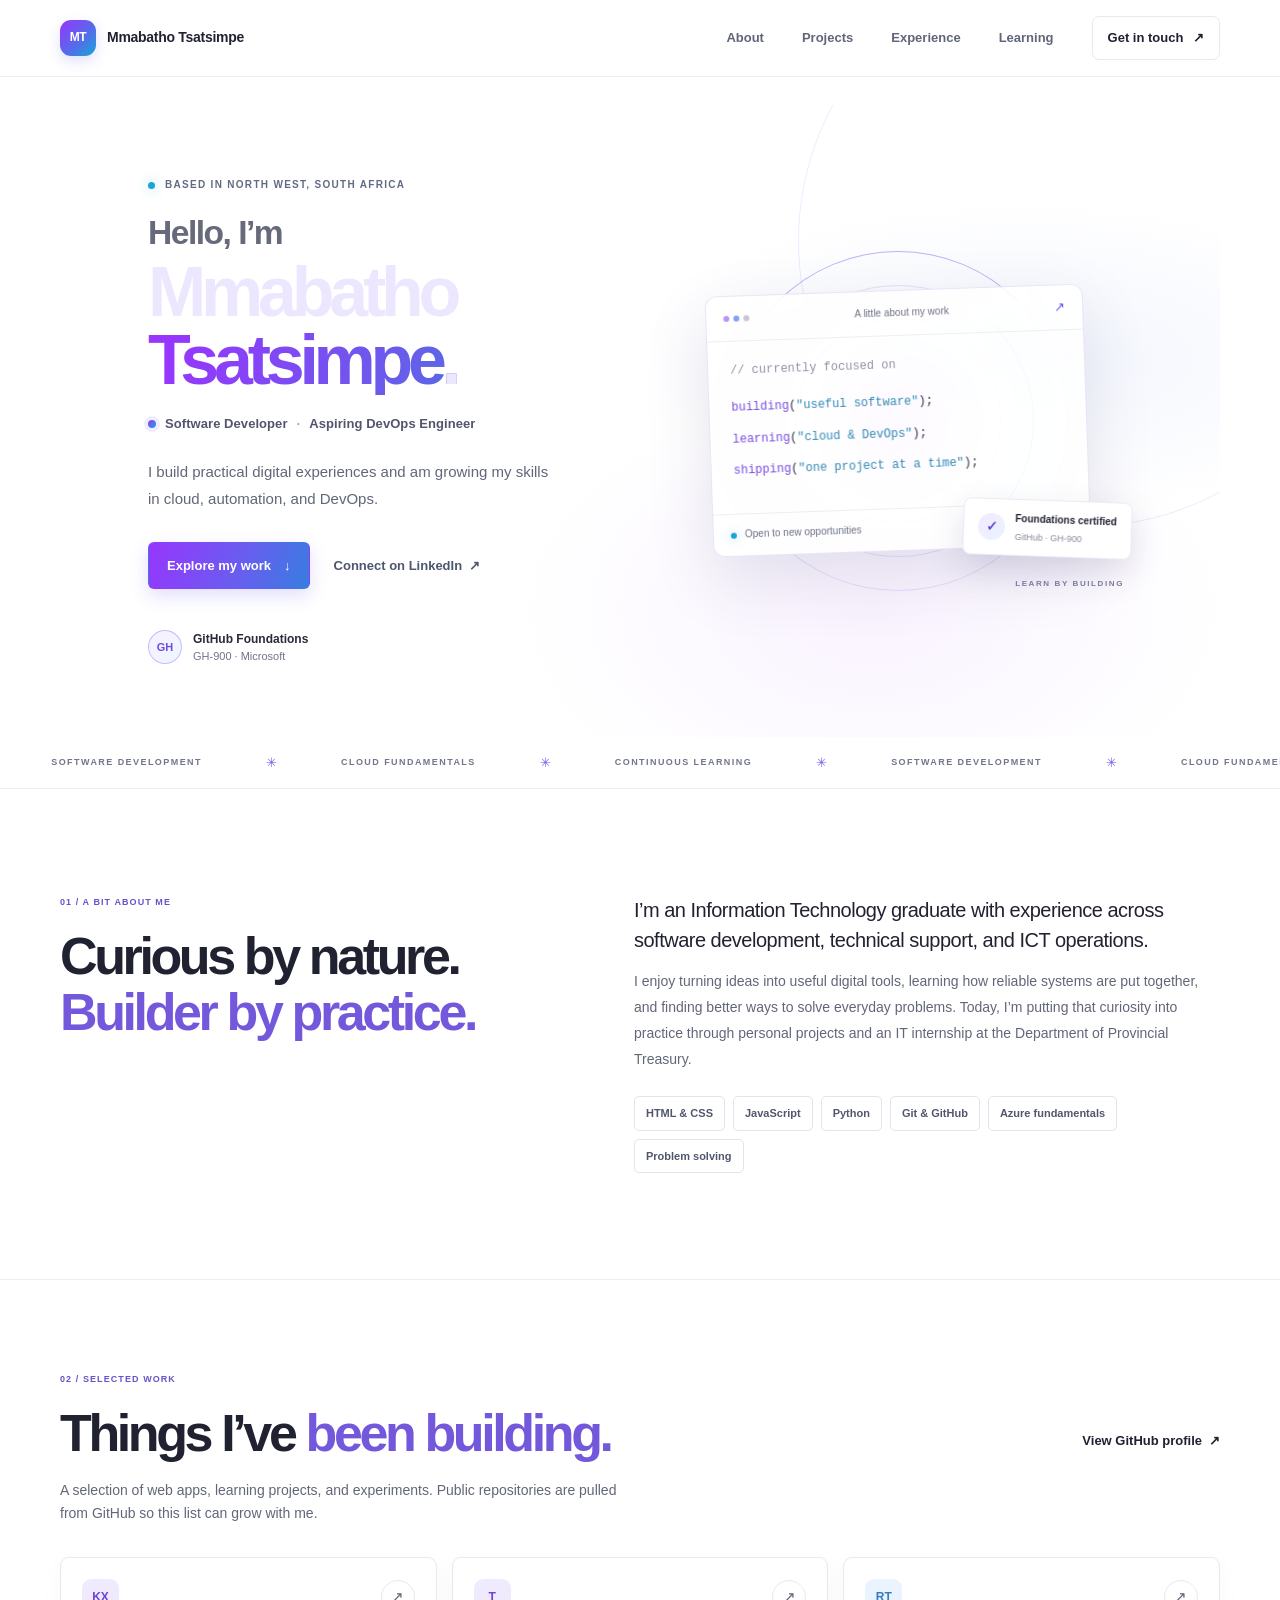
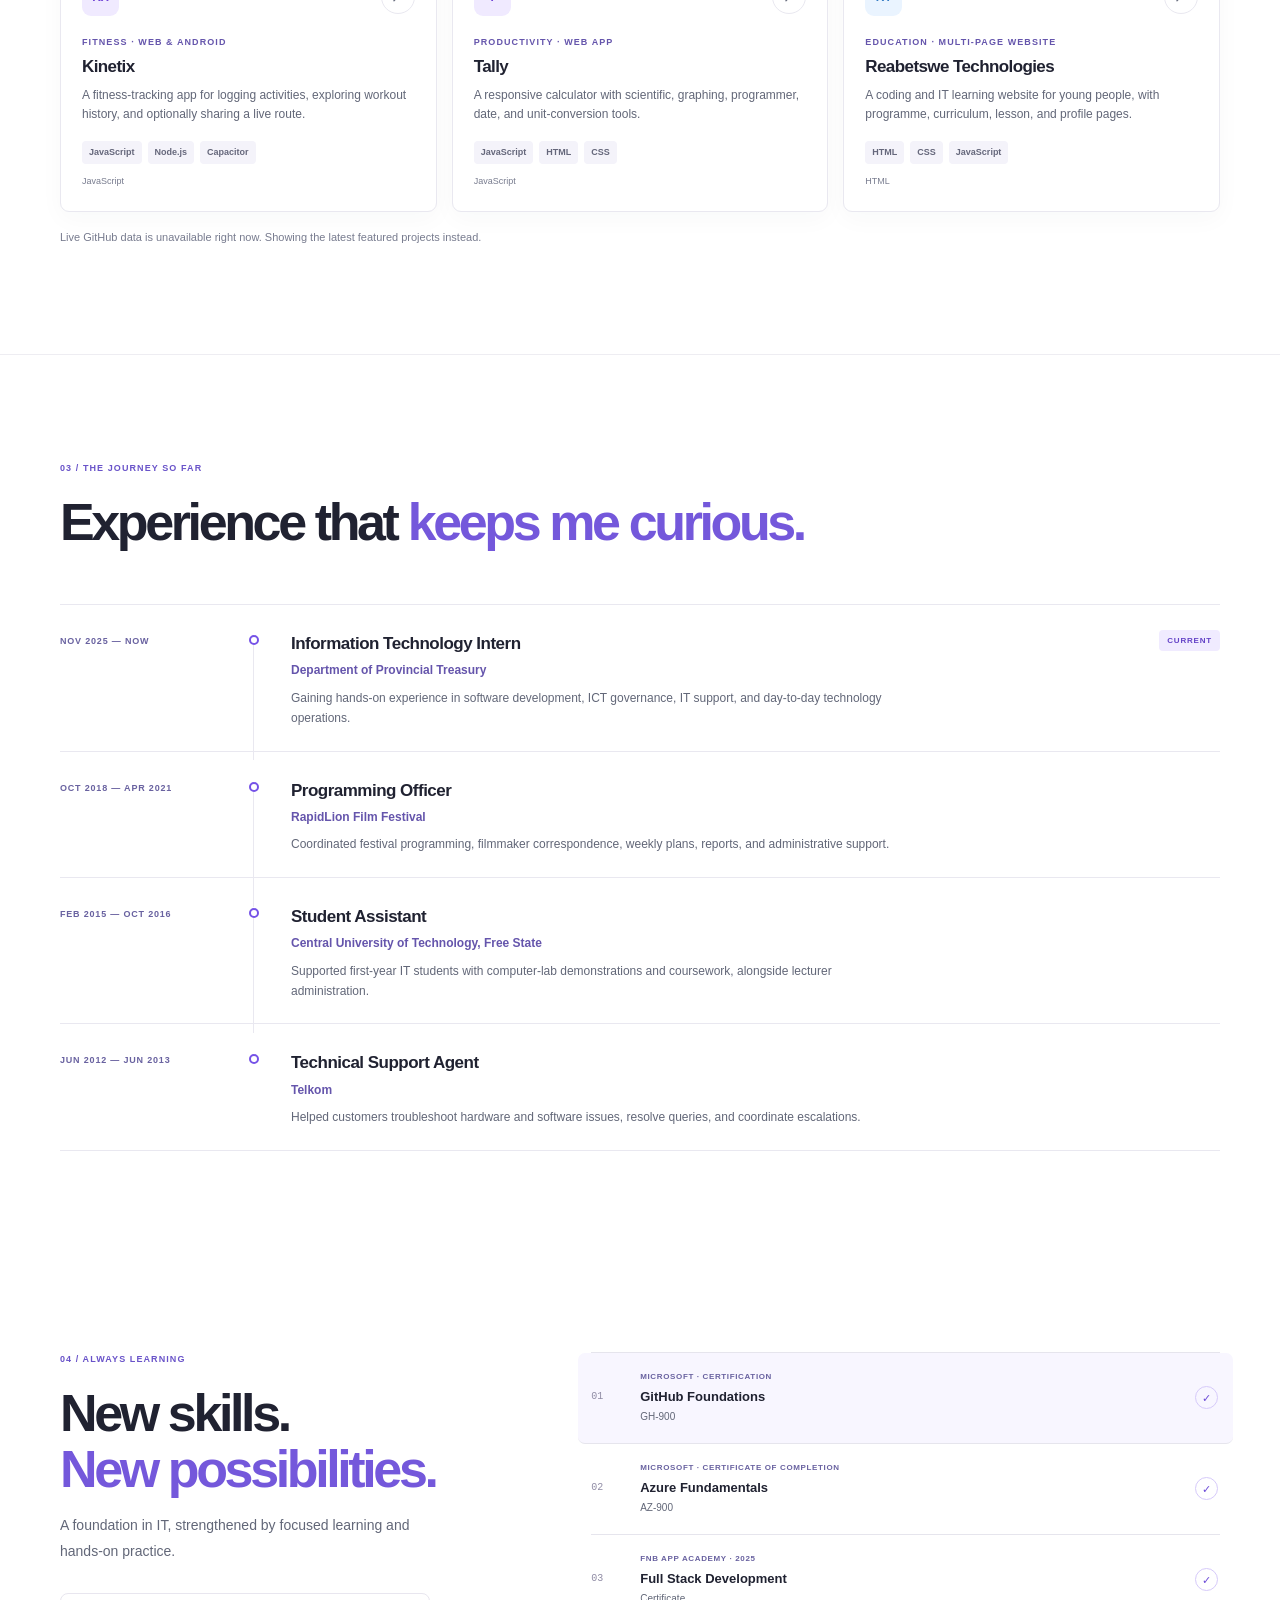
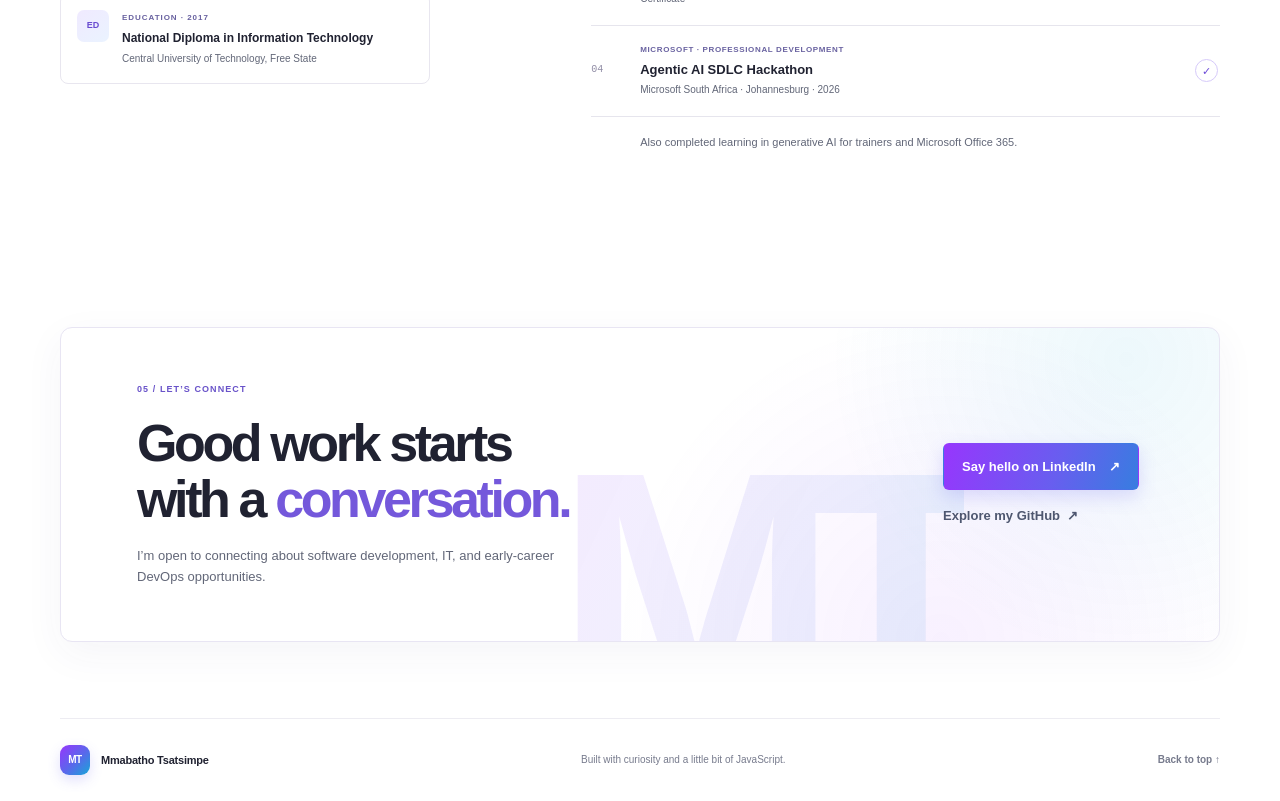
==== index.html @ e6f3abec "Add files via upload" ====
<!doctype html>
<html lang="en">
  <head>
    <meta charset="utf-8">
    <meta name="viewport" content="width=device-width, initial-scale=1">
    <meta
      name="description"
      content="The portfolio of Mmabatho Tsatsimpe — software developer, IT graduate, and aspiring DevOps engineer."
    >
    <meta name="theme-color" content="#ffffff">
    <title>Mmabatho Tsatsimpe — Software Developer</title>
    <link rel="icon" href="favicon.svg" type="image/svg+xml">
    <link rel="stylesheet" href="styles.css">
    <script src="script.js" defer></script>
  </head>
  <body>
    <a class="skip-link" href="#main">Skip to content</a>

    <header class="site-header">
      <div class="header-inner page-width">
        <a class="brand" href="#top" aria-label="Mmabatho Tsatsimpe, home">
          <span class="brand-mark">MT</span>
          <span class="brand-name">Mmabatho Tsatsimpe</span>
        </a>

        <button
          class="menu-toggle"
          type="button"
          aria-expanded="false"
          aria-controls="site-navigation"
          aria-label="Open navigation"
        >
          <span></span>
          <span></span>
        </button>

        <nav class="site-navigation" id="site-navigation" aria-label="Main navigation">
          <a href="#about">About</a>
          <a href="#projects">Projects</a>
          <a href="#experience">Experience</a>
          <a href="#learning">Learning</a>
          <a class="nav-contact" href="#contact">Get in touch <span aria-hidden="true">↗</span></a>
        </nav>
      </div>
    </header>

    <main id="main">
      <section class="hero page-width" id="top" aria-labelledby="hero-title">
        <div class="hero-copy">
          <p class="eyebrow">
            <span class="status-dot"></span>
            <span>Based in <strong>North West, South Africa</strong></span>
          </p>
          <h1 id="hero-title">
            <span class="hero-greeting">Hello, I’m</span>
            <span class="hero-name">Mmabatho</span>
            <span class="hero-name hero-name-accent">Tsatsimpe<span aria-hidden="true">.</span></span>
          </h1>
          <p class="hero-role">
            <span class="role-indicator" aria-hidden="true"></span>
            <span>Software Developer</span>
            <span class="role-divider" aria-hidden="true">·</span>
            <span>Aspiring DevOps Engineer</span>
          </p>
          <p class="hero-summary">
            I build practical digital experiences and am growing my skills in
            cloud, automation, and DevOps.
          </p>
          <div class="hero-actions">
            <a class="button button-light" href="#projects">Explore my work <span aria-hidden="true">↓</span></a>
            <a class="text-link text-link-light" href="https://www.linkedin.com/in/mmabatho-tsatsimpe-b8812781" target="_blank" rel="noreferrer">
              Connect on LinkedIn <span aria-hidden="true">↗</span>
            </a>
          </div>
          <div class="hero-footnote">
            <span class="cert-mark" aria-hidden="true">GH</span>
            <span><strong>GitHub Foundations</strong><br>GH-900 · Microsoft</span>
          </div>
        </div>

        <div class="hero-art" aria-label="GitHub profile and certification snapshot">
          <div class="orbit orbit-one"></div>
          <div class="orbit orbit-two"></div>
          <div class="orbit orbit-three"></div>
          <div class="hero-card">
            <div class="hero-card-top">
              <span class="window-dots" aria-hidden="true"><i></i><i></i><i></i></span>
              <span class="card-label">A little about my work</span>
              <span class="card-mark" aria-hidden="true">↗</span>
            </div>
            <div class="terminal-content">
              <p class="terminal-comment">// currently focused on</p>
              <p><span class="terminal-key">building</span>(<span class="terminal-value">"useful software"</span>);</p>
              <p><span class="terminal-key">learning</span>(<span class="terminal-value">"cloud &amp; DevOps"</span>);</p>
              <p><span class="terminal-key">shipping</span>(<span class="terminal-value">"one project at a time"</span>);</p>
            </div>
            <div class="card-footer">
              <span><span class="status-dot"></span>Open to new opportunities</span>
              <span class="card-footer-icon" aria-hidden="true">⌘</span>
            </div>
          </div>
          <div class="floating-badge">
            <span class="badge-icon" aria-hidden="true">✓</span>
            <span><strong>Foundations certified</strong><small>GitHub · GH-900</small></span>
          </div>
          <span class="art-caption">LEARN BY BUILDING</span>
        </div>
      </section>

      <div class="ticker" aria-label="Areas of interest">
        <div class="ticker-track">
          <span>SOFTWARE DEVELOPMENT</span><i>✳</i>
          <span>CLOUD FUNDAMENTALS</span><i>✳</i>
          <span>CONTINUOUS LEARNING</span><i>✳</i>
          <span>SOFTWARE DEVELOPMENT</span><i>✳</i>
          <span>CLOUD FUNDAMENTALS</span><i>✳</i>
          <span>CONTINUOUS LEARNING</span><i>✳</i>
        </div>
      </div>

      <section class="section page-width about-section" id="about" aria-labelledby="about-title">
        <div class="section-heading">
          <p class="section-index">01 / A bit about me</p>
          <h2 id="about-title">Curious by nature.<br><span>Builder by practice.</span></h2>
        </div>
        <div class="about-content">
          <p class="about-lead">
            I’m an Information Technology graduate with experience across
            software development, technical support, and ICT operations.
          </p>
          <p class="body-copy">
            I enjoy turning ideas into useful digital tools, learning how
            reliable systems are put together, and finding better ways to solve
            everyday problems. Today, I’m putting that curiosity into practice
            through personal projects and an IT internship at the Department of
            Provincial Treasury.
          </p>
          <div class="skill-list" aria-label="Technologies and strengths">
            <span>HTML &amp; CSS</span>
            <span>JavaScript</span>
            <span>Python</span>
            <span>Git &amp; GitHub</span>
            <span>Azure fundamentals</span>
            <span>Problem solving</span>
          </div>
        </div>
      </section>

      <section class="projects-section" id="projects" aria-labelledby="projects-title">
        <div class="page-width section">
          <div class="projects-heading">
            <div class="section-heading">
              <p class="section-index">02 / Selected work</p>
              <h2 id="projects-title">Things I’ve <span>been building.</span></h2>
            </div>
            <a class="text-link" href="https://github.com/MmabathoT" target="_blank" rel="noreferrer">
              View GitHub profile <span aria-hidden="true">↗</span>
            </a>
          </div>
          <p class="projects-intro">
            A selection of web apps, learning projects, and experiments. Public
            repositories are pulled from GitHub so this list can grow with me.
          </p>
          <div class="project-grid" id="project-grid" aria-live="polite" aria-busy="true"></div>
          <p class="project-status" id="project-status" role="status">Loading public projects from GitHub…</p>
        </div>
      </section>

      <section class="section page-width journey-section" id="experience" aria-labelledby="experience-title">
        <div class="section-heading">
          <p class="section-index">03 / The journey so far</p>
          <h2 id="experience-title">Experience that <span>keeps me curious.</span></h2>
        </div>

        <div class="timeline">
          <article class="timeline-item">
            <div class="timeline-date">NOV 2025 — NOW</div>
            <div class="timeline-marker" aria-hidden="true"></div>
            <div class="timeline-copy">
              <h3>Information Technology Intern</h3>
              <p class="timeline-place">Department of Provincial Treasury</p>
              <p>Gaining hands-on experience in software development, ICT governance, IT support, and day-to-day technology operations.</p>
            </div>
            <span class="timeline-current">CURRENT</span>
          </article>
          <article class="timeline-item">
            <div class="timeline-date">OCT 2018 — APR 2021</div>
            <div class="timeline-marker" aria-hidden="true"></div>
            <div class="timeline-copy">
              <h3>Programming Officer</h3>
              <p class="timeline-place">RapidLion Film Festival</p>
              <p>Coordinated festival programming, filmmaker correspondence, weekly plans, reports, and administrative support.</p>
            </div>
          </article>
          <article class="timeline-item">
            <div class="timeline-date">FEB 2015 — OCT 2016</div>
            <div class="timeline-marker" aria-hidden="true"></div>
            <div class="timeline-copy">
              <h3>Student Assistant</h3>
              <p class="timeline-place">Central University of Technology, Free State</p>
              <p>Supported first-year IT students with computer-lab demonstrations and coursework, alongside lecturer administration.</p>
            </div>
          </article>
          <article class="timeline-item">
            <div class="timeline-date">JUN 2012 — JUN 2013</div>
            <div class="timeline-marker" aria-hidden="true"></div>
            <div class="timeline-copy">
              <h3>Technical Support Agent</h3>
              <p class="timeline-place">Telkom</p>
              <p>Helped customers troubleshoot hardware and software issues, resolve queries, and coordinate escalations.</p>
            </div>
          </article>
        </div>
      </section>

      <section class="learning-section" id="learning" aria-labelledby="learning-title">
        <div class="page-width section">
          <div class="learning-layout">
            <div class="section-heading">
              <p class="section-index">04 / Always learning</p>
              <h2 id="learning-title">New skills.<br><span>New possibilities.</span></h2>
              <p class="body-copy learning-intro">
                A foundation in IT, strengthened by focused learning and
                hands-on practice.
              </p>
              <div class="education-card">
                <span class="education-symbol" aria-hidden="true">ED</span>
                <div>
                  <p class="education-label">EDUCATION · 2017</p>
                  <h3>National Diploma in Information Technology</h3>
                  <p>Central University of Technology, Free State</p>
                </div>
              </div>
            </div>

            <div class="learning-list">
              <article class="learning-item featured-learning">
                <span class="learning-number">01</span>
                <div>
                  <p class="learning-category">MICROSOFT · CERTIFICATION</p>
                  <h3>GitHub Foundations</h3>
                  <p>GH-900</p>
                </div>
                <span class="learning-check" aria-label="Completed">✓</span>
              </article>
              <article class="learning-item">
                <span class="learning-number">02</span>
                <div>
                  <p class="learning-category">MICROSOFT · CERTIFICATE OF COMPLETION</p>
                  <h3>Azure Fundamentals</h3>
                  <p>AZ-900</p>
                </div>
                <span class="learning-check" aria-label="Completed">✓</span>
              </article>
              <article class="learning-item">
                <span class="learning-number">03</span>
                <div>
                  <p class="learning-category">FNB APP ACADEMY · 2025</p>
                  <h3>Full Stack Development</h3>
                  <p>Certificate</p>
                </div>
                <span class="learning-check" aria-label="Completed">✓</span>
              </article>
              <article class="learning-item">
                <span class="learning-number">04</span>
                <div>
                  <p class="learning-category">MICROSOFT · PROFESSIONAL DEVELOPMENT</p>
                  <h3>Agentic AI SDLC Hackathon</h3>
                  <p>Microsoft South Africa · Johannesburg · 2026</p>
                </div>
                <span class="learning-check" aria-label="Completed">✓</span>
              </article>
              <p class="additional-learning">
                Also completed learning in generative AI for trainers and
                Microsoft Office 365.
              </p>
            </div>
          </div>
        </div>
      </section>

      <section class="contact-section page-width" id="contact" aria-labelledby="contact-title">
        <div class="contact-card">
          <div>
            <p class="section-index">05 / Let’s connect</p>
            <h2 id="contact-title">Good work starts<br>with a <span>conversation.</span></h2>
            <p>I’m open to connecting about software development, IT, and early-career DevOps opportunities.</p>
          </div>
          <div class="contact-actions">
            <a class="button button-dark" href="https://www.linkedin.com/in/mmabatho-tsatsimpe-b8812781" target="_blank" rel="noreferrer">
              Say hello on LinkedIn <span aria-hidden="true">↗</span>
            </a>
            <a class="text-link" href="https://github.com/MmabathoT" target="_blank" rel="noreferrer">
              Explore my GitHub <span aria-hidden="true">↗</span>
            </a>
          </div>
          <span class="contact-decoration" aria-hidden="true">MT</span>
        </div>
      </section>
    </main>

    <footer class="site-footer page-width">
      <a class="brand footer-brand" href="#top">
        <span class="brand-mark">MT</span>
        <span class="brand-name">Mmabatho Tsatsimpe</span>
      </a>
      <p>Built with curiosity and a little bit of JavaScript.</p>
      <a class="back-to-top" href="#top">Back to top ↑</a>
    </footer>
  </body>
</html>
---- styles.css ----
:root {
  color-scheme: light;
  --paper: #f5f4f0;
  --paper-deep: #ecebe5;
  --ink: #202c2a;
  --ink-soft: #52615c;
  --muted: #77827b;
  --line: #dcded6;
  --forest: #17342e;
  --forest-light: #20473e;
  --lime: #d4f06c;
  --white: #fff;
  --page-width: 1160px;
  --ease: cubic-bezier(0.2, 0.7, 0.2, 1);
}

* {
  box-sizing: border-box;
}

html {
  scroll-behavior: smooth;
  scroll-padding-top: 100px;
}

body {
  min-width: 320px;
  margin: 0;
  background: var(--paper);
  color: var(--ink);
  font-family: Inter, "Segoe UI", Arial, sans-serif;
  font-size: 15px;
  line-height: 1.65;
  -webkit-font-smoothing: antialiased;
}

body,
button,
a {
  font-family: Inter, "Segoe UI", Arial, sans-serif;
}

a {
  color: inherit;
  text-decoration: none;
}

a:focus-visible,
button:focus-visible {
  outline: 3px solid #a1c755;
  outline-offset: 4px;
}

button {
  color: inherit;
}

::selection {
  background: var(--lime);
  color: var(--forest);
}

.page-width {
  width: min(calc(100% - 64px), var(--page-width));
  margin-inline: auto;
}

.skip-link {
  position: fixed;
  z-index: 20;
  top: 10px;
  left: 10px;
  padding: 10px 14px;
  transform: translateY(-160%);
  background: var(--lime);
  color: var(--forest);
  font-weight: 700;
}

.skip-link:focus {
  transform: translateY(0);
}

.site-header {
  position: sticky;
  z-index: 10;
  top: 0;
  border-bottom: 1px solid rgb(32 44 42 / 7%);
  background: rgb(245 244 240 / 94%);
  backdrop-filter: blur(16px);
}

.header-inner {
  display: flex;
  min-height: 76px;
  align-items: center;
  justify-content: space-between;
}

.brand {
  display: inline-flex;
  align-items: center;
  gap: 11px;
  flex-shrink: 0;
}

.brand-mark {
  display: grid;
  width: 36px;
  aspect-ratio: 1;
  place-items: center;
  border-radius: 11px;
  background: var(--forest);
  color: var(--lime);
  font-size: 12px;
  font-weight: 800;
  letter-spacing: -0.04em;
}

.brand-name {
  font-size: 14px;
  font-weight: 700;
  letter-spacing: -0.02em;
}

.site-navigation {
  display: flex;
  align-items: center;
  gap: clamp(18px, 3vw, 38px);
  color: #58635d;
  font-size: 13px;
  font-weight: 600;
}

.site-navigation a:not(.nav-contact) {
  transition: color 180ms ease;
}

.site-navigation a:not(.nav-contact):hover,
.text-link:hover {
  color: #55814a;
}

.nav-contact {
  padding: 10px 15px;
  border: 1px solid var(--line);
  border-radius: 7px;
  color: var(--ink);
  transition: background 180ms ease, border-color 180ms ease;
}

.nav-contact:hover {
  border-color: var(--ink);
  background: var(--white);
}

.nav-contact span {
  margin-left: 6px;
}

.menu-toggle {
  display: none;
  width: 42px;
  height: 42px;
  align-items: center;
  justify-content: center;
  flex-direction: column;
  gap: 6px;
  border: 1px solid var(--line);
  border-radius: 7px;
  background: transparent;
  cursor: pointer;
}

.menu-toggle span {
  width: 17px;
  height: 1.5px;
  background: var(--ink);
  transition: transform 180ms ease;
}

.menu-toggle[aria-expanded="true"] span:first-child {
  transform: translateY(3.75px) rotate(45deg);
}

.menu-toggle[aria-expanded="true"] span:last-child {
  transform: translateY(-3.75px) rotate(-45deg);
}

.hero {
  position: relative;
  display: grid;
  min-height: 530px;
  align-items: center;
  grid-template-columns: 1.05fr 0.95fr;
  overflow: hidden;
  margin-top: 28px;
  padding: 72px clamp(36px, 7vw, 88px);
  border-radius: 15px;
  background:
    radial-gradient(ellipse at 82% 20%, rgb(91 132 95 / 16%), transparent 34%),
    linear-gradient(118deg, #172c29 0%, #193a32 57%, #20443b 100%);
  color: var(--white);
}

.hero::before {
  position: absolute;
  top: -135px;
  right: -200px;
  width: 570px;
  aspect-ratio: 1;
  border: 1px solid rgb(212 240 108 / 8%);
  border-radius: 50%;
  content: "";
}

.hero-copy {
  position: relative;
  z-index: 2;
  max-width: 545px;
}

.eyebrow,
.section-index,
.learning-category,
.education-label,
.timeline-date {
  text-transform: uppercase;
  letter-spacing: 0.12em;
}

.eyebrow {
  display: flex;
  align-items: center;
  gap: 10px;
  margin: 0 0 22px;
  color: #c4d4c9;
  font-size: 10px;
  font-weight: 700;
  letter-spacing: 0.13em;
}

.status-dot {
  display: inline-block;
  width: 7px;
  height: 7px;
  flex: 0 0 auto;
  border-radius: 50%;
  background: var(--lime);
  box-shadow: 0 0 11px rgb(212 240 108 / 58%);
}

.eyebrow-divider {
  opacity: 0.5;
}

.hero h1 {
  margin: 0;
  font-family: "Aptos Display", "Segoe UI", Arial, sans-serif;
  font-size: clamp(49px, 6vw, 70px);
  font-weight: 650;
  letter-spacing: -0.075em;
  line-height: 0.99;
}

.hero h1 span {
  color: var(--lime);
}

.hero-summary {
  max-width: 415px;
  margin: 24px 0 0;
  color: #c9d3cd;
  font-size: 15px;
  line-height: 1.8;
}

.hero-actions {
  display: flex;
  align-items: center;
  flex-wrap: wrap;
  gap: 24px;
  margin-top: 30px;
}

.button {
  display: inline-flex;
  min-height: 47px;
  align-items: center;
  justify-content: center;
  gap: 13px;
  padding: 0 18px;
  border: 1px solid transparent;
  border-radius: 6px;
  font-size: 13px;
  font-weight: 700;
  transition: transform 180ms ease, background 180ms ease, color 180ms ease;
}

.button:hover {
  transform: translateY(-2px);
}

.button-light {
  background: var(--lime);
  color: var(--forest);
}

.button-light:hover {
  background: #e0f78b;
}

.text-link {
  display: inline-flex;
  align-items: center;
  gap: 7px;
  font-size: 13px;
  font-weight: 700;
  transition: color 180ms ease;
}

.text-link-light {
  color: #e8efea;
}

.text-link-light:hover {
  color: var(--lime);
}

.hero-footnote {
  display: flex;
  align-items: center;
  gap: 11px;
  margin-top: 41px;
  color: #c5d0ca;
  font-size: 11px;
  line-height: 1.5;
}

.hero-footnote strong {
  color: var(--white);
  font-size: 12px;
  font-weight: 700;
}

.cert-mark {
  display: grid;
  width: 34px;
  height: 34px;
  place-items: center;
  border: 1px solid rgb(212 240 108 / 50%);
  border-radius: 50%;
  color: var(--lime);
  font-size: 11px;
  font-weight: 800;
}

.hero-art {
  position: relative;
  display: grid;
  min-height: 332px;
  place-items: center;
  isolation: isolate;
}

.orbit {
  position: absolute;
  z-index: -1;
  width: 340px;
  aspect-ratio: 1;
  border: 1px solid rgb(217 239 180 / 13%);
  border-radius: 50%;
}

.orbit-two {
  width: 272px;
}

.orbit-three {
  width: 205px;
  background: radial-gradient(circle, rgb(212 240 108 / 12%), transparent 69%);
}

.hero-card {
  width: min(100%, 378px);
  border: 1px solid rgb(234 241 232 / 16%);
  border-radius: 12px;
  background: rgb(239 244 232 / 8%);
  box-shadow: 0 24px 70px rgb(6 15 13 / 30%);
  backdrop-filter: blur(14px);
  transform: rotate(-2deg);
}

.hero-card-top,
.card-footer {
  display: flex;
  min-height: 45px;
  align-items: center;
  justify-content: space-between;
  padding-inline: 17px;
}

.hero-card-top {
  border-bottom: 1px solid rgb(234 241 232 / 12%);
}

.window-dots {
  display: inline-flex;
  gap: 4px;
}

.window-dots i {
  width: 6px;
  height: 6px;
  border-radius: 50%;
  background: #799185;
}

.window-dots i:first-child {
  background: #d59f83;
}

.window-dots i:nth-child(2) {
  background: #d8c375;
}

.card-label,
.card-mark {
  color: #c4d0c7;
  font-size: 10px;
}

.card-mark {
  color: var(--lime);
  font-size: 13px;
}

.terminal-content {
  min-height: 157px;
  padding: 20px 22px;
  color: #e5eee7;
  font-family: "Cascadia Code", Consolas, monospace;
  font-size: clamp(10px, 1vw, 12px);
}

.terminal-content p {
  margin: 0 0 12px;
  white-space: nowrap;
}

.terminal-content .terminal-comment {
  margin-bottom: 17px;
  color: #9db3a2;
}

.terminal-key {
  color: #f2de94;
}

.terminal-value {
  color: #b9e389;
}

.card-footer {
  min-height: 42px;
  border-top: 1px solid rgb(234 241 232 / 12%);
  color: #c4d0c7;
  font-size: 10px;
}

.card-footer > span:first-child {
  display: inline-flex;
  align-items: center;
  gap: 8px;
}

.card-footer .status-dot {
  width: 6px;
  height: 6px;
}

.card-footer-icon {
  color: #97a99b;
  font-size: 16px;
}

.floating-badge {
  position: absolute;
  right: 0;
  bottom: 30px;
  display: flex;
  align-items: center;
  gap: 10px;
  padding: 11px 14px;
  border: 1px solid rgb(234 241 232 / 13%);
  border-radius: 8px;
  background: #f5f4f0;
  box-shadow: 0 15px 40px rgb(6 15 13 / 23%);
  color: var(--ink);
  transform: rotate(2deg);
}

.badge-icon {
  display: grid;
  width: 27px;
  height: 27px;
  place-items: center;
  border-radius: 50%;
  background: #eaf2d9;
  color: #567740;
  font-size: 14px;
  font-weight: 800;
}

.floating-badge strong,
.floating-badge small {
  display: block;
}

.floating-badge strong {
  font-size: 10px;
}

.floating-badge small {
  margin-top: 2px;
  color: var(--muted);
  font-size: 9px;
}

.art-caption {
  position: absolute;
  right: 8px;
  bottom: -3px;
  color: #a9bcb1;
  font-size: 8px;
  font-weight: 700;
  letter-spacing: 0.2em;
}

.ticker {
  display: flex;
  height: 52px;
  align-items: center;
  overflow: hidden;
  margin-top: 0;
  border-bottom: 1px solid var(--line);
  color: #78847c;
}

.ticker-track {
  display: flex;
  min-width: max-content;
  align-items: center;
  justify-content: space-around;
  gap: clamp(24px, 5vw, 70px);
  width: 100%;
  padding-inline: 4vw;
}

.ticker-track span {
  font-size: 9px;
  font-weight: 750;
  letter-spacing: 0.16em;
}

.ticker-track i {
  color: #91a074;
  font-size: 13px;
  font-style: normal;
}

.section {
  padding-block: 106px;
}

.about-section {
  display: grid;
  align-items: start;
  grid-template-columns: 0.85fr 1.15fr;
  gap: clamp(52px, 11vw, 144px);
}

.section-index {
  margin: 0 0 18px;
  color: #6d806f;
  font-size: 9px;
  font-weight: 800;
}

.section-heading h2,
.contact-card h2 {
  margin: 0;
  font-family: "Aptos Display", "Segoe UI", Arial, sans-serif;
  font-size: clamp(35px, 4.3vw, 52px);
  font-weight: 630;
  letter-spacing: -0.065em;
  line-height: 1.08;
}

.section-heading h2 span,
.contact-card h2 span {
  color: #758977;
}

.about-lead {
  max-width: 600px;
  margin: 0 0 14px;
  font-size: 20px;
  font-weight: 520;
  letter-spacing: -0.025em;
  line-height: 1.5;
}

.body-copy {
  color: var(--ink-soft);
  font-size: 14px;
  line-height: 1.85;
}

.about-content > .body-copy {
  max-width: 580px;
  margin: 0;
}

.skill-list {
  display: flex;
  flex-wrap: wrap;
  gap: 8px;
  margin-top: 24px;
}

.skill-list span {
  padding: 7px 11px;
  border: 1px solid var(--line);
  border-radius: 5px;
  color: #495952;
  font-size: 11px;
  font-weight: 600;
}

.projects-section {
  border-block: 1px solid var(--line);
  background: #eeeee8;
}

.projects-section .section {
  padding-block: 92px 104px;
}

.projects-heading {
  display: flex;
  align-items: end;
  justify-content: space-between;
  gap: 24px;
}

.projects-heading > .text-link {
  margin-bottom: 9px;
}

.projects-intro {
  max-width: 560px;
  margin: 18px 0 32px;
  color: var(--ink-soft);
  font-size: 14px;
}

.project-grid {
  display: grid;
  grid-template-columns: repeat(6, minmax(0, 1fr));
  gap: 15px;
}

.project-card {
  position: relative;
  display: flex;
  min-height: 252px;
  grid-column: span 2;
  flex-direction: column;
  overflow: hidden;
  padding: 21px;
  border: 1px solid #e0e2db;
  border-radius: 9px;
  background: #f8f8f4;
  transition: box-shadow 200ms var(--ease), transform 200ms var(--ease), border-color 200ms ease;
}

.project-card:nth-child(4) {
  grid-column: 2 / span 2;
}

.project-card:hover {
  transform: translateY(-4px);
  border-color: #c7d2c1;
  box-shadow: 0 15px 35px rgb(33 48 42 / 8%);
}

.project-card-top {
  display: flex;
  align-items: center;
  justify-content: space-between;
}

.project-icon {
  display: grid;
  width: 37px;
  height: 37px;
  place-items: center;
  border-radius: 9px;
  background: #eaf0e4;
  color: #56704f;
  font-size: 12px;
  font-weight: 800;
}

.project-1 .project-icon {
  background: #eee8f4;
  color: #725285;
}

.project-2 .project-icon {
  background: #e0efe5;
  color: #3a7552;
}

.project-3 .project-icon {
  background: #e8eee1;
  color: #6b7e48;
}

.project-4 .project-icon {
  background: #f4e9e1;
  color: #95644d;
}

.project-link {
  display: grid;
  width: 34px;
  height: 34px;
  place-items: center;
  border: 1px solid var(--line);
  border-radius: 50%;
  color: var(--ink-soft);
  font-size: 15px;
  transition: background 160ms ease, color 160ms ease;
}

.project-link:hover {
  border-color: var(--forest);
  background: var(--forest);
  color: var(--white);
}

.project-type {
  margin: 19px 0 5px;
  color: #738174;
  font-size: 9px;
  font-weight: 800;
  letter-spacing: 0.12em;
  text-transform: uppercase;
}

.project-card h3 {
  margin: 0;
  font-size: 17px;
  font-weight: 680;
  letter-spacing: -0.035em;
  line-height: 1.4;
}

.project-description {
  margin: 7px 0 16px;
  color: var(--ink-soft);
  font-size: 12px;
  line-height: 1.65;
}

.project-tags {
  display: flex;
  flex-wrap: wrap;
  gap: 6px;
  margin-top: auto;
}

.project-tags span {
  padding: 4px 7px;
  border-radius: 4px;
  background: #ebede6;
  color: #657067;
  font-size: 9px;
  font-weight: 650;
}

.project-meta {
  display: flex;
  min-height: 16px;
  justify-content: space-between;
  margin-top: 10px;
  color: #818980;
  font-size: 9px;
}

.project-status {
  min-height: 22px;
  margin: 16px 0 0;
  color: #6f7a71;
  font-size: 11px;
}

.project-status:empty {
  display: none;
}

.timeline {
  margin-top: 54px;
  border-top: 1px solid var(--line);
}

.timeline-item {
  position: relative;
  display: grid;
  min-height: 121px;
  align-items: start;
  grid-template-columns: 170px 23px minmax(0, 1fr) auto;
  column-gap: 19px;
  padding-block: 25px 22px;
  border-bottom: 1px solid var(--line);
}

.timeline-date {
  padding-top: 4px;
  color: #718073;
  font-size: 9px;
  font-weight: 750;
  letter-spacing: 0.09em;
}

.timeline-marker {
  position: relative;
  width: 10px;
  height: 10px;
  margin-top: 5px;
  border: 2px solid #6c8767;
  border-radius: 50%;
}

.timeline-item:not(:last-child) .timeline-marker::after {
  position: absolute;
  top: 8px;
  left: 2px;
  width: 1px;
  height: 115px;
  background: var(--line);
  content: "";
}

.timeline-copy h3 {
  margin: 0;
  font-size: 17px;
  font-weight: 680;
  letter-spacing: -0.03em;
}

.timeline-place {
  margin: 3px 0 7px;
  color: #5d7564;
  font-size: 12px;
  font-weight: 650;
}

.timeline-copy > p:last-child {
  max-width: 620px;
  margin: 0;
  color: var(--ink-soft);
  font-size: 12px;
  line-height: 1.7;
}

.timeline-current {
  align-self: start;
  padding: 4px 8px;
  border-radius: 4px;
  background: #e6eddc;
  color: #4e6d47;
  font-size: 8px;
  font-weight: 800;
  letter-spacing: 0.1em;
}

.learning-section {
  background: #eeeee8;
}

.learning-section .section {
  padding-block: 95px 100px;
}

.learning-layout {
  display: grid;
  align-items: start;
  grid-template-columns: 0.8fr 1.2fr;
  gap: clamp(40px, 9vw, 112px);
}

.learning-intro {
  max-width: 350px;
  margin-block: 16px 28px;
}

.education-card {
  display: flex;
  align-items: start;
  gap: 13px;
  max-width: 370px;
  padding: 16px;
  border: 1px solid #daddd3;
  border-radius: 8px;
  background: rgb(248 248 244 / 65%);
}

.education-symbol {
  display: grid;
  width: 32px;
  height: 32px;
  flex: 0 0 auto;
  place-items: center;
  border-radius: 7px;
  background: #e4ebda;
  color: #5b7754;
  font-size: 9px;
  font-weight: 800;
}

.education-label {
  margin: 1px 0 5px;
  color: #748273;
  font-size: 8px;
  font-weight: 800;
}

.education-card h3 {
  margin: 0;
  font-size: 12px;
  font-weight: 720;
  line-height: 1.5;
}

.education-card p:last-child {
  margin: 4px 0 0;
  color: var(--ink-soft);
  font-size: 10px;
}

.learning-list {
  border-top: 1px solid #daddd3;
}

.learning-item {
  display: grid;
  min-height: 91px;
  align-items: center;
  grid-template-columns: 35px 1fr 25px;
  gap: 14px;
  border-bottom: 1px solid #daddd3;
}

.learning-item.featured-learning {
  margin-inline: -13px;
  padding-inline: 13px;
  border-radius: 7px;
  background: #f5f6ee;
}

.learning-number {
  color: #9aa493;
  font-family: "Cascadia Code", Consolas, monospace;
  font-size: 10px;
}

.learning-category {
  margin: 0 0 3px;
  color: #768374;
  font-size: 8px;
  font-weight: 750;
  letter-spacing: 0.08em;
}

.learning-item h3 {
  margin: 0;
  font-size: 13px;
  font-weight: 700;
}

.learning-item div > p:last-child {
  margin: 2px 0 0;
  color: var(--ink-soft);
  font-size: 10px;
}

.learning-check {
  display: grid;
  width: 23px;
  height: 23px;
  place-items: center;
  border: 1px solid #c7d3be;
  border-radius: 50%;
  color: #58784e;
  font-size: 11px;
}

.additional-learning {
  margin: 16px 0 0 49px;
  color: var(--ink-soft);
  font-size: 11px;
  line-height: 1.7;
}

.contact-section {
  padding-block: 76px;
}

.contact-card {
  position: relative;
  display: flex;
  min-height: 315px;
  align-items: center;
  justify-content: space-between;
  gap: 40px;
  overflow: hidden;
  padding: 54px clamp(30px, 6vw, 76px);
  border-radius: 12px;
  background:
    radial-gradient(circle at 91% 12%, rgb(212 240 108 / 8%), transparent 27%),
    var(--forest);
  color: var(--white);
}

.contact-card > div:first-child {
  position: relative;
  z-index: 1;
  max-width: 550px;
}

.contact-card .section-index {
  color: #c4d4bb;
}

.contact-card h2 span {
  color: var(--lime);
}

.contact-card > div:first-child > p:last-child {
  max-width: 435px;
  margin: 17px 0 0;
  color: #c7d2cb;
  font-size: 13px;
}

.contact-actions {
  position: relative;
  z-index: 1;
  display: flex;
  min-width: 200px;
  align-items: start;
  flex-direction: column;
  gap: 15px;
}

.button-dark {
  background: var(--lime);
  color: var(--forest);
}

.button-dark:hover {
  background: #e0f78b;
}

.contact-actions .text-link {
  color: #d8e1d8;
}

.contact-actions .text-link:hover {
  color: var(--lime);
}

.contact-decoration {
  position: absolute;
  right: 22%;
  bottom: -120px;
  color: rgb(234 243 226 / 4%);
  font-size: 340px;
  font-weight: 850;
  letter-spacing: -0.12em;
  line-height: 1;
  pointer-events: none;
}

.site-footer {
  display: flex;
  min-height: 83px;
  align-items: center;
  justify-content: space-between;
  gap: 18px;
  border-top: 1px solid var(--line);
}

.footer-brand .brand-mark {
  width: 30px;
  border-radius: 9px;
  font-size: 10px;
}

.footer-brand .brand-name {
  font-size: 11px;
}

.site-footer > p,
.back-to-top {
  color: #788179;
  font-size: 10px;
}

.back-to-top {
  font-weight: 650;
}

.back-to-top:hover {
  color: var(--ink);
}

@media (min-width: 1300px) {
  .hero {
    min-height: 570px;
  }
}

@media (max-width: 900px) {
  .page-width {
    width: min(calc(100% - 44px), var(--page-width));
  }

  .hero {
    min-height: 490px;
    grid-template-columns: 1.12fr 0.88fr;
    padding: 58px 40px;
  }

  .hero-art {
    transform: scale(0.88);
  }

  .about-section {
    gap: 48px;
  }

  .project-card {
    grid-column: span 3;
  }

  .project-card:nth-child(4) {
    grid-column: auto;
  }

  .timeline-item {
    grid-template-columns: 142px 20px minmax(0, 1fr) auto;
    column-gap: 13px;
  }

  .learning-layout {
    gap: 45px;
  }
}

@media (max-width: 680px) {
  html {
    scroll-padding-top: 76px;
  }

  .page-width {
    width: min(calc(100% - 36px), var(--page-width));
  }

  .header-inner {
    min-height: 66px;
  }

  .brand-mark {
    width: 33px;
  }

  .brand-name {
    font-size: 12px;
  }

  .menu-toggle {
    display: flex;
  }

  .site-navigation {
    position: absolute;
    top: calc(100% + 1px);
    right: 0;
    left: 0;
    display: none;
    align-items: stretch;
    flex-direction: column;
    gap: 0;
    padding: 7px 18px 16px;
    border-bottom: 1px solid var(--line);
    background: var(--paper);
    box-shadow: 0 12px 20px rgb(35 47 41 / 7%);
  }

  .site-navigation.is-open {
    display: flex;
  }

  .site-navigation > a {
    padding: 12px 5px;
    border-bottom: 1px solid var(--line);
  }

  .site-navigation > .nav-contact {
    margin-top: 10px;
    padding: 11px 13px;
    border: 1px solid var(--line);
    text-align: center;
  }

  .hero {
    min-height: auto;
    grid-template-columns: 1fr;
    margin-top: 17px;
    padding: 44px 27px 29px;
  }

  .hero::before {
    top: 280px;
    right: -120px;
    width: 400px;
  }

  .eyebrow {
    flex-wrap: wrap;
    gap: 8px;
    max-width: 290px;
    font-size: 8px;
  }

  .hero h1 {
    font-size: clamp(51px, 13vw, 72px);
  }

  .hero-summary {
    max-width: 420px;
    margin-top: 18px;
    font-size: 13px;
  }

  .hero-actions {
    gap: 17px;
    margin-top: 24px;
  }

  .button {
    min-height: 44px;
    padding-inline: 14px;
    font-size: 11px;
  }

  .text-link {
    font-size: 11px;
  }

  .hero-footnote {
    margin-top: 24px;
  }

  .hero-art {
    min-height: 300px;
    margin-top: 19px;
    transform: scale(0.95);
  }

  .hero-card {
    max-width: 365px;
  }

  .orbit {
    width: 295px;
  }

  .orbit-two {
    width: 230px;
  }

  .orbit-three {
    width: 170px;
  }

  .floating-badge {
    right: -2px;
    bottom: 20px;
    padding: 9px 11px;
  }

  .art-caption {
    right: 1px;
    bottom: 0;
  }

  .ticker {
    height: 47px;
  }

  .ticker-track {
    justify-content: flex-start;
    gap: 25px;
    padding-inline: 18px;
  }

  .ticker-track span {
    font-size: 8px;
  }

  .ticker-track span:nth-of-type(n + 4),
  .ticker-track i:nth-of-type(n + 4) {
    display: none;
  }

  .section,
  .projects-section .section,
  .learning-section .section {
    padding-block: 69px;
  }

  .about-section,
  .learning-layout {
    grid-template-columns: 1fr;
    gap: 28px;
  }

  .section-heading h2,
  .contact-card h2 {
    font-size: clamp(35px, 10vw, 46px);
  }

  .about-lead {
    font-size: 18px;
  }

  .body-copy {
    font-size: 13px;
  }

  .skill-list {
    margin-top: 19px;
  }

  .projects-heading {
    align-items: start;
    flex-direction: column;
    gap: 17px;
  }

  .projects-heading > .text-link {
    margin-bottom: 0;
  }

  .projects-intro {
    margin-block: 16px 23px;
    font-size: 13px;
  }

  .project-grid {
    grid-template-columns: 1fr;
    gap: 11px;
  }

  .project-card,
  .project-card:nth-child(4) {
    min-height: 224px;
    grid-column: auto;
    padding: 19px;
  }

  .timeline {
    margin-top: 33px;
  }

  .timeline-item {
    min-height: auto;
    grid-template-columns: 14px minmax(0, 1fr) auto;
    gap: 9px 12px;
    padding-block: 19px;
  }

  .timeline-date {
    grid-column: 2 / -1;
    grid-row: 1;
    padding-top: 0;
  }

  .timeline-marker {
    grid-column: 1;
    grid-row: 2;
  }

  .timeline-item:not(:last-child) .timeline-marker::after {
    height: calc(100% + 70px);
  }

  .timeline-copy {
    grid-column: 2 / -1;
    grid-row: 2;
  }

  .timeline-current {
    grid-column: 3;
    grid-row: 1;
    margin-left: 4px;
  }

  .timeline-copy h3 {
    font-size: 15px;
  }

  .timeline-copy > p:last-child {
    font-size: 11px;
  }

  .learning-section .section {
    padding-block: 69px;
  }

  .learning-intro {
    margin-block: 14px 22px;
  }

  .education-card {
    max-width: none;
  }

  .learning-item {
    min-height: 83px;
    grid-template-columns: 25px 1fr 22px;
    gap: 10px;
  }

  .learning-category {
    font-size: 7px;
  }

  .learning-item h3 {
    font-size: 12px;
  }

  .learning-item div > p:last-child {
    font-size: 9px;
  }

  .additional-learning {
    margin-left: 35px;
  }

  .contact-section {
    padding-block: 28px 44px;
  }

  .contact-card {
    min-height: auto;
    align-items: start;
    flex-direction: column;
    gap: 25px;
    padding: 32px 25px;
  }

  .contact-card > div:first-child > p:last-child {
    font-size: 12px;
  }

  .contact-actions {
    gap: 13px;
  }

  .contact-decoration {
    right: -2%;
    bottom: 70px;
    font-size: 230px;
  }

  .site-footer {
    min-height: 72px;
    flex-wrap: wrap;
    gap: 6px 14px;
    padding-block: 13px;
  }

  .site-footer > p {
    order: 1;
    width: 100%;
    margin: 0;
    font-size: 9px;
  }
}

@media (max-width: 360px) {
  .page-width {
    width: calc(100% - 28px);
  }

  .hero {
    padding-inline: 20px;
  }

  .hero-art {
    transform: scale(0.85);
    margin-inline: -20px;
  }

  .hero-actions {
    align-items: flex-start;
    flex-direction: column;
    gap: 14px;
  }
}

@media (prefers-reduced-motion: reduce) {
  *,
  *::before,
  *::after {
    scroll-behavior: auto !important;
    animation-duration: 0.01ms !important;
    animation-iteration-count: 1 !important;
    transition-duration: 0.01ms !important;
  }
}

:root {
  color-scheme: light;
  --paper: #fff;
  --paper-deep: #faf9fe;
  --ink: #202231;
  --ink-soft: #626778;
  --muted: #85899a;
  --line: #e9e8f0;
  --forest: #5433c4;
  --forest-light: #3979df;
  --lime: #ece7ff;
  --white: #fff;
}

body {
  background: #fff;
  color: var(--ink);
}

::selection {
  background: #e5dfff;
  color: #4725b5;
}

a:focus-visible,
button:focus-visible {
  outline-color: #7455ee;
}

.site-header {
  border-color: #edecf2;
  background: rgb(255 255 255 / 93%);
}

.brand-mark {
  background: linear-gradient(135deg, #9736fd 0%, #5968eb 54%, #16a6d7 100%);
  color: #fff;
  box-shadow: 0 5px 13px rgb(104 94 239 / 20%);
}

.site-navigation {
  color: #616579;
}

.site-navigation a:not(.nav-contact):hover,
.text-link:hover {
  color: #7350e8;
}

.nav-contact:hover {
  border-color: #bcaaf9;
  background: #faf9ff;
}

.hero {
  overflow: hidden;
  border-radius: 0;
  background:
    radial-gradient(ellipse at 83% 40%, rgb(77 118 230 / 7%), transparent 29%),
    radial-gradient(ellipse at 70% 80%, rgb(154 50 254 / 6%), transparent 31%),
    #fff;
  color: var(--ink);
}

.hero::before {
  top: -150px;
  right: -150px;
  border-color: rgb(104 94 239 / 12%);
}

.eyebrow {
  color: #626b83;
}

.status-dot {
  background: #19a6d4;
  box-shadow: 0 0 12px rgb(22 166 215 / 45%);
}

.hero h1 .hero-name-accent {
  background: linear-gradient(105deg, #9736fd 5%, #655fea 52%, #169ed2 100%);
  background-clip: text;
  color: transparent;
  -webkit-background-clip: text;
}

.hero h1 > span {
  display: block;
}

.hero h1 .hero-greeting {
  margin-bottom: 9px;
  color: #666a7b;
  font-size: 0.48em;
  font-weight: 550;
  letter-spacing: -0.045em;
}

.hero h1 .hero-name {
  line-height: 0.98;
}

.hero h1 .hero-name-accent > span {
  display: inline;
}

.hero-role {
  display: flex;
  align-items: center;
  flex-wrap: wrap;
  gap: 9px;
  margin: 18px 0 0;
  color: #52556c;
  font-size: 13px;
  font-weight: 700;
  letter-spacing: 0.005em;
}

.role-indicator {
  width: 8px;
  height: 8px;
  flex: 0 0 auto;
  border-radius: 50%;
  background: linear-gradient(135deg, #9736fd, #16a6d7);
  box-shadow: 0 0 0 4px rgb(117 85 238 / 10%);
}

.role-divider {
  color: #a7a5b5;
}

.hero-summary {
  color: #626778;
}

.button-light,
.button-dark {
  background: linear-gradient(110deg, #9736fd 0%, #685eef 58%, #377de0 100%);
  color: #fff;
  box-shadow: 0 7px 18px rgb(104 94 239 / 20%);
}

.button-light:hover,
.button-dark:hover {
  background: linear-gradient(110deg, #8629ee 0%, #5d53e5 58%, #2673d6 100%);
}

.text-link-light {
  color: #4e5770;
}

.text-link-light:hover,
.contact-actions .text-link:hover {
  color: #6847d8;
}

.hero-footnote {
  color: #717589;
}

.hero-footnote strong {
  color: #292b3b;
}

.cert-mark {
  border-color: rgb(117 85 238 / 35%);
  background: linear-gradient(145deg, #f6f2ff, #eef5ff);
  color: #6e4be1;
}

.orbit {
  border-color: rgb(113 91 227 / 17%);
}

.orbit-three {
  background: radial-gradient(circle, rgb(154 50 254 / 11%), transparent 70%);
}

.hero-card {
  border-color: rgb(111 101 187 / 16%);
  background: rgb(255 255 255 / 89%);
  box-shadow: 0 24px 65px rgb(62 56 112 / 13%);
}

.hero-card-top {
  border-color: #eeedf5;
}

.window-dots i {
  background: #c8c7d4;
}

.window-dots i:first-child {
  background: #b796f8;
}

.window-dots i:nth-child(2) {
  background: #7da3f1;
}

.card-label {
  color: #6c7185;
}

.card-mark {
  color: #7150e5;
}

.terminal-content {
  color: #2c3043;
}

.terminal-content .terminal-comment {
  color: #9293a5;
}

.terminal-key {
  color: #754be2;
}

.terminal-value {
  color: #3188b5;
}

.card-footer {
  border-color: #eeedf5;
  color: #6c7185;
}

.card-footer .status-dot {
  background: #19a6d4;
}

.card-footer-icon {
  color: #8a80b5;
}

.floating-badge {
  border-color: #eceaf3;
  background: #fff;
  box-shadow: 0 14px 35px rgb(62 56 112 / 15%);
}

.badge-icon {
  background: linear-gradient(145deg, #f2eaff, #e9f3ff);
  color: #6a4cde;
}

.art-caption {
  color: #7e7a9e;
}

.ticker {
  border-color: #eeedf2;
  color: #72768a;
}

.ticker-track {
  width: max-content;
  justify-content: flex-start;
  gap: clamp(25px, 5vw, 70px);
  animation: ticker-scroll 32s linear infinite;
}

.ticker-track i {
  color: #7b60ec;
}

.section-index {
  color: #6953c9;
}

.section-heading h2 span,
.contact-card h2 span {
  color: #7458db;
}

.skill-list span {
  border-color: #e4e2ed;
  color: #52566d;
  background: #fff;
}

.projects-section,
.learning-section {
  border-color: #eeedf2;
  background: #fff;
}

.project-card {
  border-color: #e9e8f0;
  background: #fff;
  box-shadow: 0 7px 24px rgb(47 49 79 / 3%);
}

.project-card:hover {
  border-color: #d1c6fa;
  box-shadow: 0 16px 34px rgb(83 64 164 / 10%);
}

.project-icon {
  background: #f0eaff;
  color: #7043d6;
}

.project-1 .project-icon {
  background: #f0eaff;
  color: #7043d6;
}

.project-2 .project-icon {
  background: #eaf4ff;
  color: #367cc4;
}

.project-link:hover {
  border-color: #6245d1;
  background: #6245d1;
}

.project-type,
.timeline-place {
  color: #6555ac;
}

.project-tags span {
  background: #f4f3fa;
  color: #65677b;
}

.project-status,
.project-meta {
  color: #777b8e;
}

.timeline-date,
.learning-category,
.education-label {
  color: #6962a0;
}

.timeline-marker {
  border-color: #7552e7;
}

.timeline-current {
  background: #f0ebff;
  color: #6342c7;
}

.education-card {
  border-color: #e8e6ef;
  background: #fff;
}

.education-symbol {
  background: linear-gradient(145deg, #f0eaff, #eaf3ff);
  color: #694bd0;
}

.learning-list,
.learning-item {
  border-color: #e6e5ed;
}

.learning-item.featured-learning {
  background: #f8f6ff;
}

.learning-number {
  color: #908ca5;
}

.learning-check {
  border-color: #d6cafa;
  color: #6c4ad7;
}

.contact-card {
  border: 1px solid #e8e5f3;
  background:
    radial-gradient(circle at 92% 10%, rgb(22 166 215 / 8%), transparent 27%),
    radial-gradient(circle at 76% 100%, rgb(154 50 254 / 7%), transparent 35%),
    #fff;
  box-shadow: 0 12px 40px rgb(68 55 126 / 5%);
  color: var(--ink);
}

.contact-card .section-index {
  color: #6953c9;
}

.contact-card > div:first-child > p:last-child {
  color: #626778;
}

.contact-actions .text-link {
  color: #4e5770;
}

.contact-decoration {
  background: linear-gradient(115deg, rgb(151 54 253 / 10%), rgb(22 166 215 / 9%));
  background-clip: text;
  color: transparent;
  -webkit-background-clip: text;
}

.site-footer {
  border-color: #edecf2;
}

.site-footer > p,
.back-to-top {
  color: #777b8d;
}

.back-to-top:hover {
  color: #6748d2;
}

.footer-brand .brand-mark {
  background: linear-gradient(135deg, #9736fd 0%, #5968eb 54%, #16a6d7 100%);
}

@keyframes ticker-scroll {
  to {
    transform: translateX(-50%);
  }
}

@keyframes hero-enter {
  from {
    opacity: 0;
    transform: translate3d(0, 28px, 0);
  }

  to {
    opacity: 1;
    transform: translate3d(0, 0, 0);
  }
}

@keyframes hero-art-enter {
  from {
    opacity: 0;
    filter: blur(12px);
    translate: 26px 0;
  }

  to {
    opacity: 1;
    filter: blur(0);
    translate: 0 0;
  }
}

@keyframes orbit-enter {
  from {
    opacity: 0;
    scale: 0.72;
  }

  to {
    opacity: 1;
    scale: 1;
  }
}

@keyframes badge-enter {
  from {
    opacity: 0;
    scale: 0.82;
  }

  to {
    opacity: 1;
    scale: 1;
  }
}

@keyframes card-float {
  0%,
  100% {
    transform: translateY(0) rotate(-2deg);
  }

  50% {
    transform: translateY(-9px) rotate(-1deg);
  }
}

@keyframes badge-float {
  0%,
  100% {
    transform: translateY(0) rotate(2deg);
  }

  50% {
    transform: translateY(-7px) rotate(0deg);
  }
}

@keyframes orbit-turn {
  to {
    transform: rotate(360deg);
  }
}

.hero-copy > * {
  animation: hero-enter 760ms var(--ease) both;
}

.hero-copy > .eyebrow {
  animation-delay: 70ms;
}

.hero-copy > h1 {
  animation: none;
}

.hero-greeting {
  animation: hero-enter 620ms 120ms var(--ease) both;
}

.hero-name {
  animation: hero-name-enter 820ms 220ms var(--ease) both;
}

.hero-name-accent {
  animation-delay: 340ms;
}

.hero-copy > .hero-role {
  animation: role-enter 760ms 500ms var(--ease) both;
}

.hero-copy > .hero-summary {
  animation-delay: 570ms;
}

.hero-copy > .hero-actions {
  animation-delay: 640ms;
}

.hero-copy > .hero-footnote {
  animation-delay: 720ms;
}

@keyframes hero-name-enter {
  from {
    opacity: 0;
    clip-path: inset(0 0 100% 0);
    transform: translateY(22px);
  }

  to {
    opacity: 1;
    clip-path: inset(0 0 0 0);
    transform: translateY(0);
  }
}

@keyframes role-enter {
  from {
    opacity: 0;
    letter-spacing: 0.07em;
    transform: translateY(12px);
  }

  to {
    opacity: 1;
    letter-spacing: 0.005em;
    transform: translateY(0);
  }
}

.hero-art {
  animation: hero-art-enter 950ms 300ms var(--ease) both;
}

.hero-card {
  animation: card-float 7s 1.35s ease-in-out infinite;
}

.floating-badge {
  animation:
    badge-enter 760ms 720ms var(--ease) both,
    badge-float 5.5s 1.55s ease-in-out infinite;
}

.orbit-one {
  border-top-color: rgb(117 85 238 / 45%);
  animation:
    orbit-enter 1.1s 300ms var(--ease) both,
    orbit-turn 42s 1.4s linear infinite;
}

.orbit-two {
  border-right-color: rgb(22 166 215 / 48%);
  animation:
    orbit-enter 1s 440ms var(--ease) both,
    orbit-turn 32s 1.44s linear infinite reverse;
}

.orbit-three {
  animation: orbit-enter 900ms 560ms var(--ease) both;
}

.motion-ready .reveal-on-scroll {
  opacity: 0;
  transform: translateY(24px);
  transition:
    opacity 650ms var(--ease) var(--reveal-delay, 0ms),
    transform 650ms var(--ease) var(--reveal-delay, 0ms);
}

.motion-ready .reveal-on-scroll.is-visible {
  opacity: 1;
  transform: translateY(0);
}

.project-card {
  transition:
    box-shadow 240ms var(--ease),
    transform 240ms var(--ease),
    border-color 240ms ease,
    opacity 650ms var(--ease) var(--reveal-delay, 0ms);
}

.project-card:hover {
  transform: translateY(-6px);
}

.button,
.nav-contact,
.project-link {
  transition-timing-function: var(--ease);
}

@media (max-width: 900px) {
  .hero {
    padding-inline: 40px;
  }
}

@media (max-width: 680px) {
  .hero {
    padding-inline: 27px;
  }

  .ticker-track {
    gap: 25px;
    padding-inline: 18px;
  }

  .ticker-track span:nth-of-type(n + 4),
  .ticker-track i:nth-of-type(n + 4) {
    display: inline;
  }
}

@media (max-width: 360px) {
  .hero {
    padding-inline: 20px;
  }
}

@media (prefers-reduced-motion: reduce) {
  .hero-copy > *,
  .hero-greeting,
  .hero-name,
  .hero-copy > .hero-role,
  .hero-art,
  .hero-card,
  .floating-badge,
  .orbit-one,
  .orbit-two,
  .orbit-three,
  .ticker-track {
    animation: none;
  }

  .motion-ready .reveal-on-scroll {
    opacity: 1;
    transform: none;
  }
}
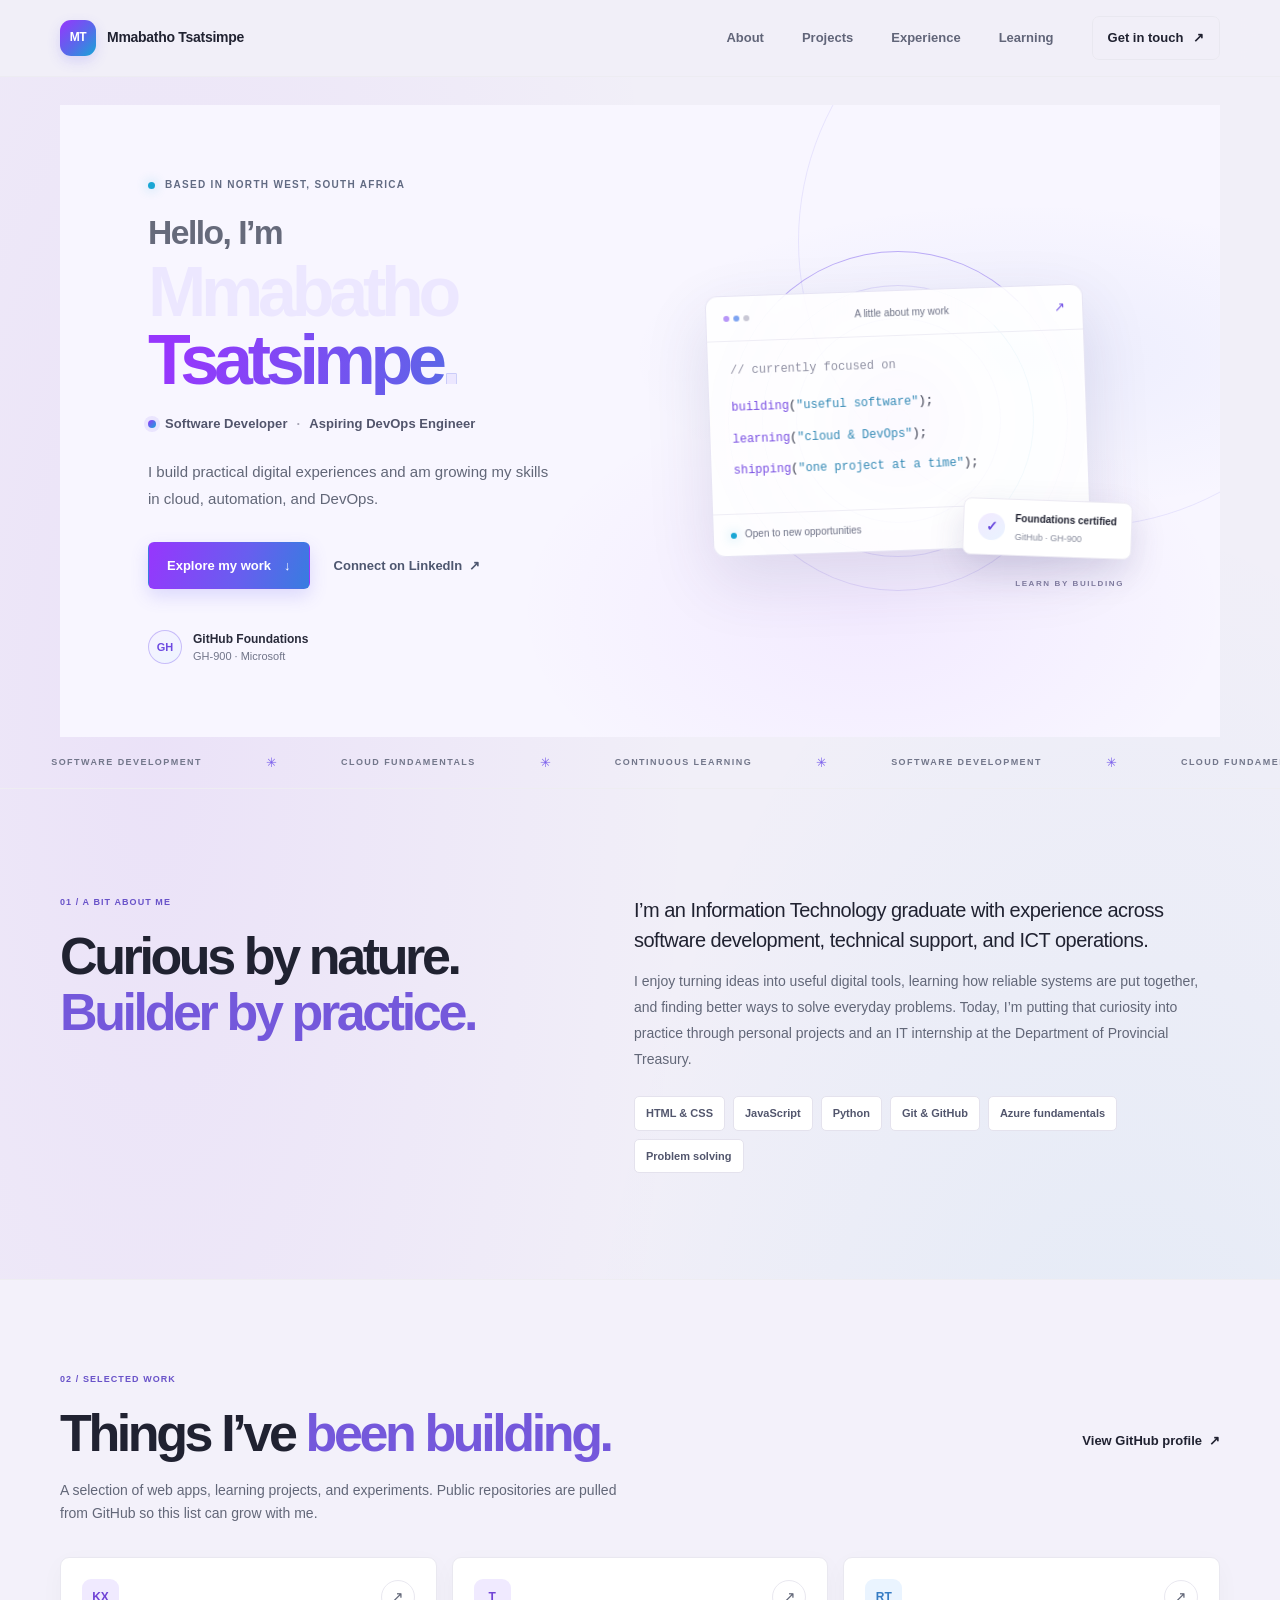
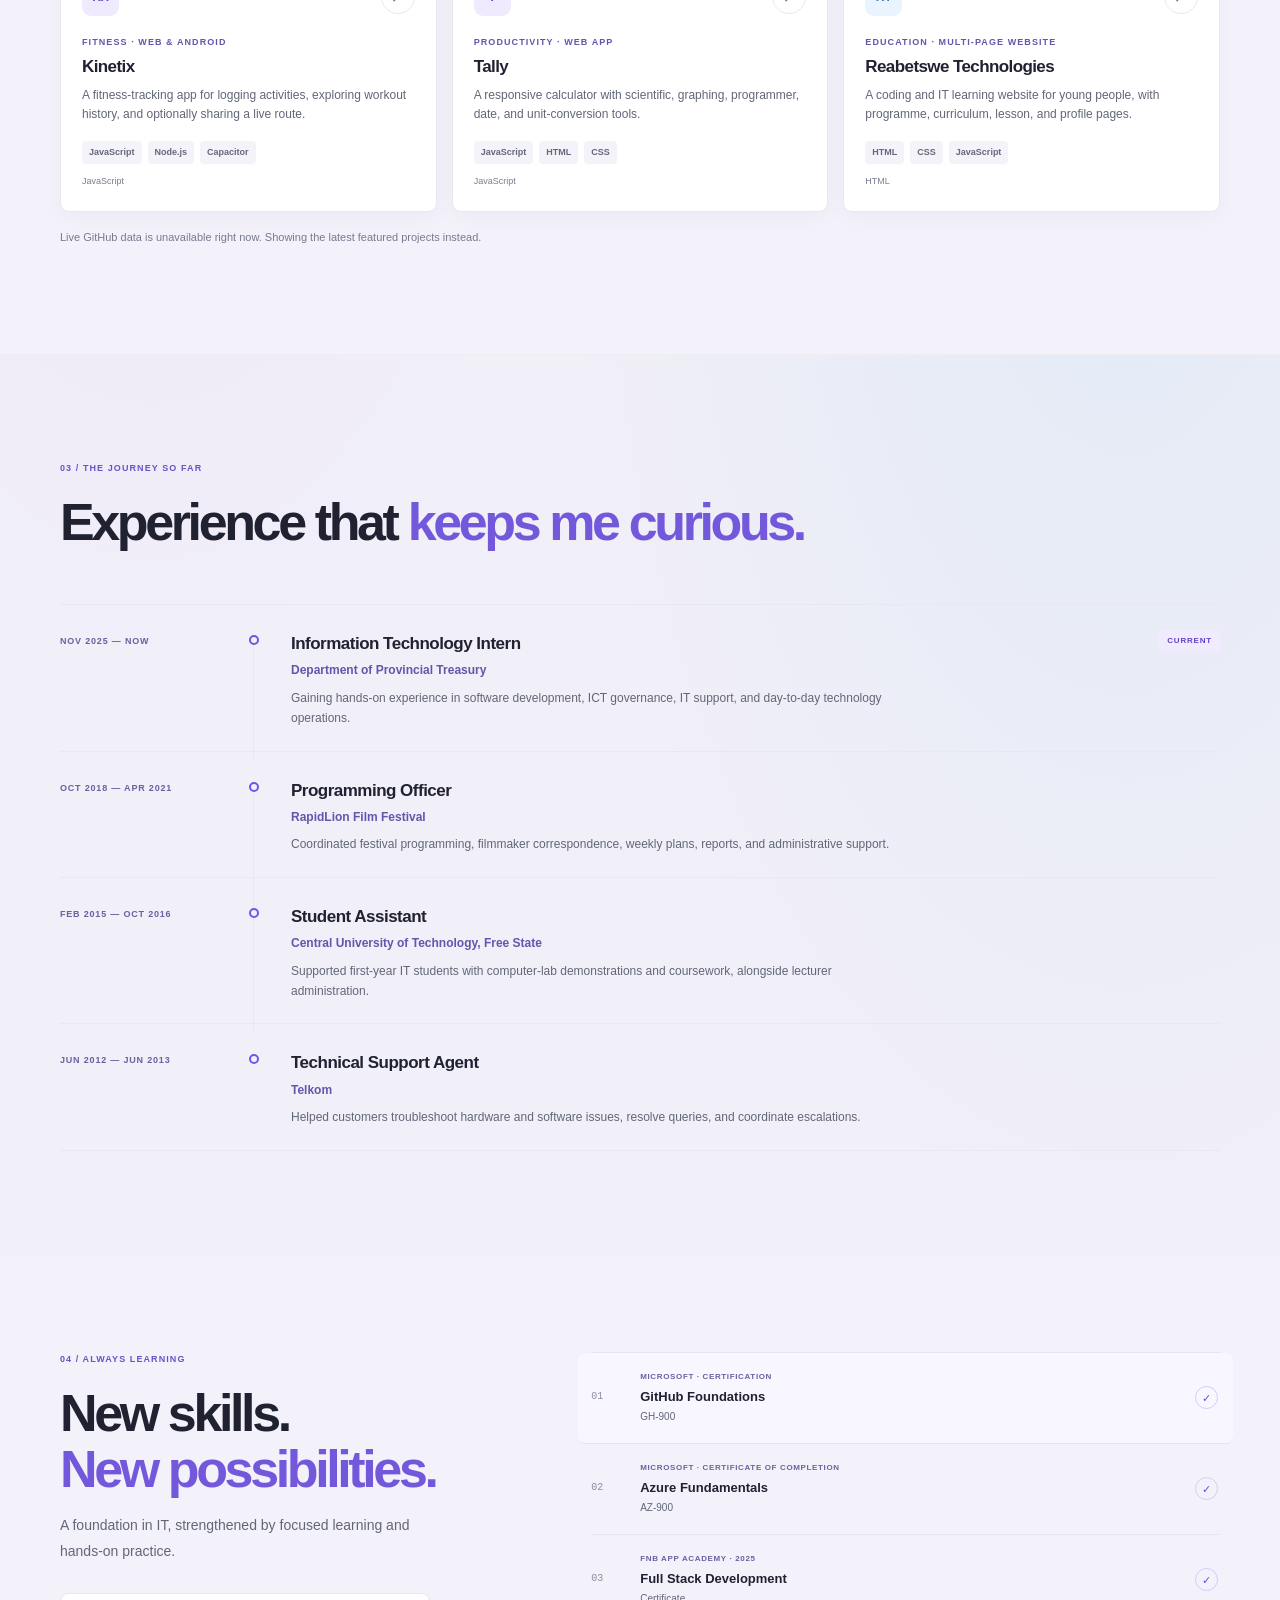
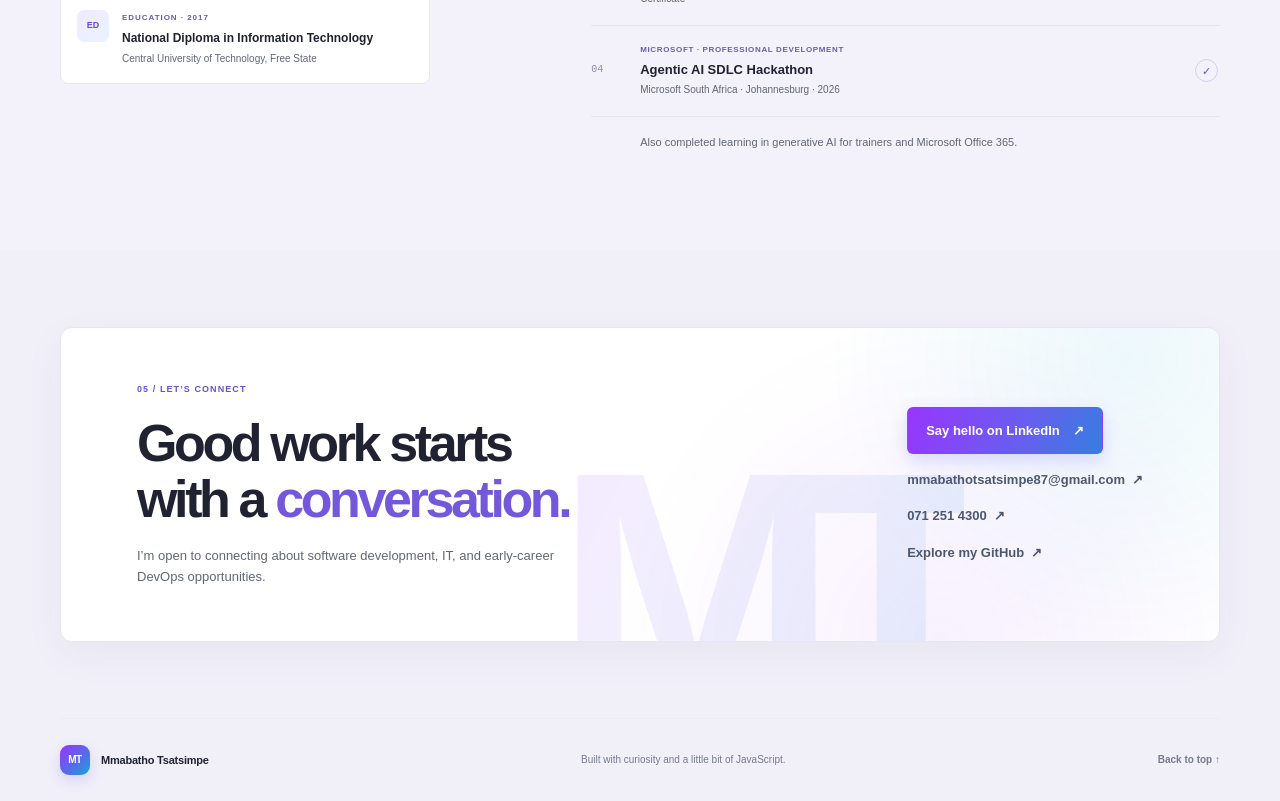
==== commit 3743d8a4: "contact info added to the get in touch link" ====
--- a/index.html
+++ b/index.html
@@ -290,6 +290,12 @@
             <a class="button button-dark" href="https://www.linkedin.com/in/mmabatho-tsatsimpe-b8812781" target="_blank" rel="noreferrer">
               Say hello on LinkedIn <span aria-hidden="true">↗</span>
             </a>
+            <a class="text-link" href="mailto:mmabathotsatsimpe87@gmail.com">
+              mmabathotsatsimpe87@gmail.com <span aria-hidden="true">↗</span>
+            </a>
+            <a class="text-link" href="tel:+27712514300">
+              071 251 4300 <span aria-hidden="true">↗</span>
+            </a>
             <a class="text-link" href="https://github.com/MmabathoT" target="_blank" rel="noreferrer">
               Explore my GitHub <span aria-hidden="true">↗</span>
             </a>
--- a/styles.css
+++ b/styles.css
@@ -1538,8 +1538,8 @@
 
 :root {
   color-scheme: light;
-  --paper: #fff;
-  --paper-deep: #faf9fe;
+  --paper: #f1eff8;
+  --paper-deep: #e7e5f1;
   --ink: #202231;
   --ink-soft: #626778;
   --muted: #85899a;
@@ -1551,7 +1551,10 @@
 }
 
 body {
-  background: #fff;
+  background:
+    radial-gradient(ellipse at 12% 18%, rgb(151 54 253 / 7%), transparent 34%),
+    radial-gradient(ellipse at 88% 42%, rgb(22 166 215 / 7%), transparent 36%),
+    var(--paper);
   color: var(--ink);
 }
 
@@ -1567,7 +1570,7 @@
 
 .site-header {
   border-color: #edecf2;
-  background: rgb(255 255 255 / 93%);
+  background: rgb(241 239 248 / 93%);
 }
 
 .brand-mark {
@@ -1596,7 +1599,7 @@
   background:
     radial-gradient(ellipse at 83% 40%, rgb(77 118 230 / 7%), transparent 29%),
     radial-gradient(ellipse at 70% 80%, rgb(154 50 254 / 6%), transparent 31%),
-    #fff;
+    #f8f6ff;
   color: var(--ink);
 }
 
@@ -1822,7 +1825,7 @@
 .projects-section,
 .learning-section {
   border-color: #eeedf2;
-  background: #fff;
+  background: #f3f1fa;
 }
 
 .project-card {
